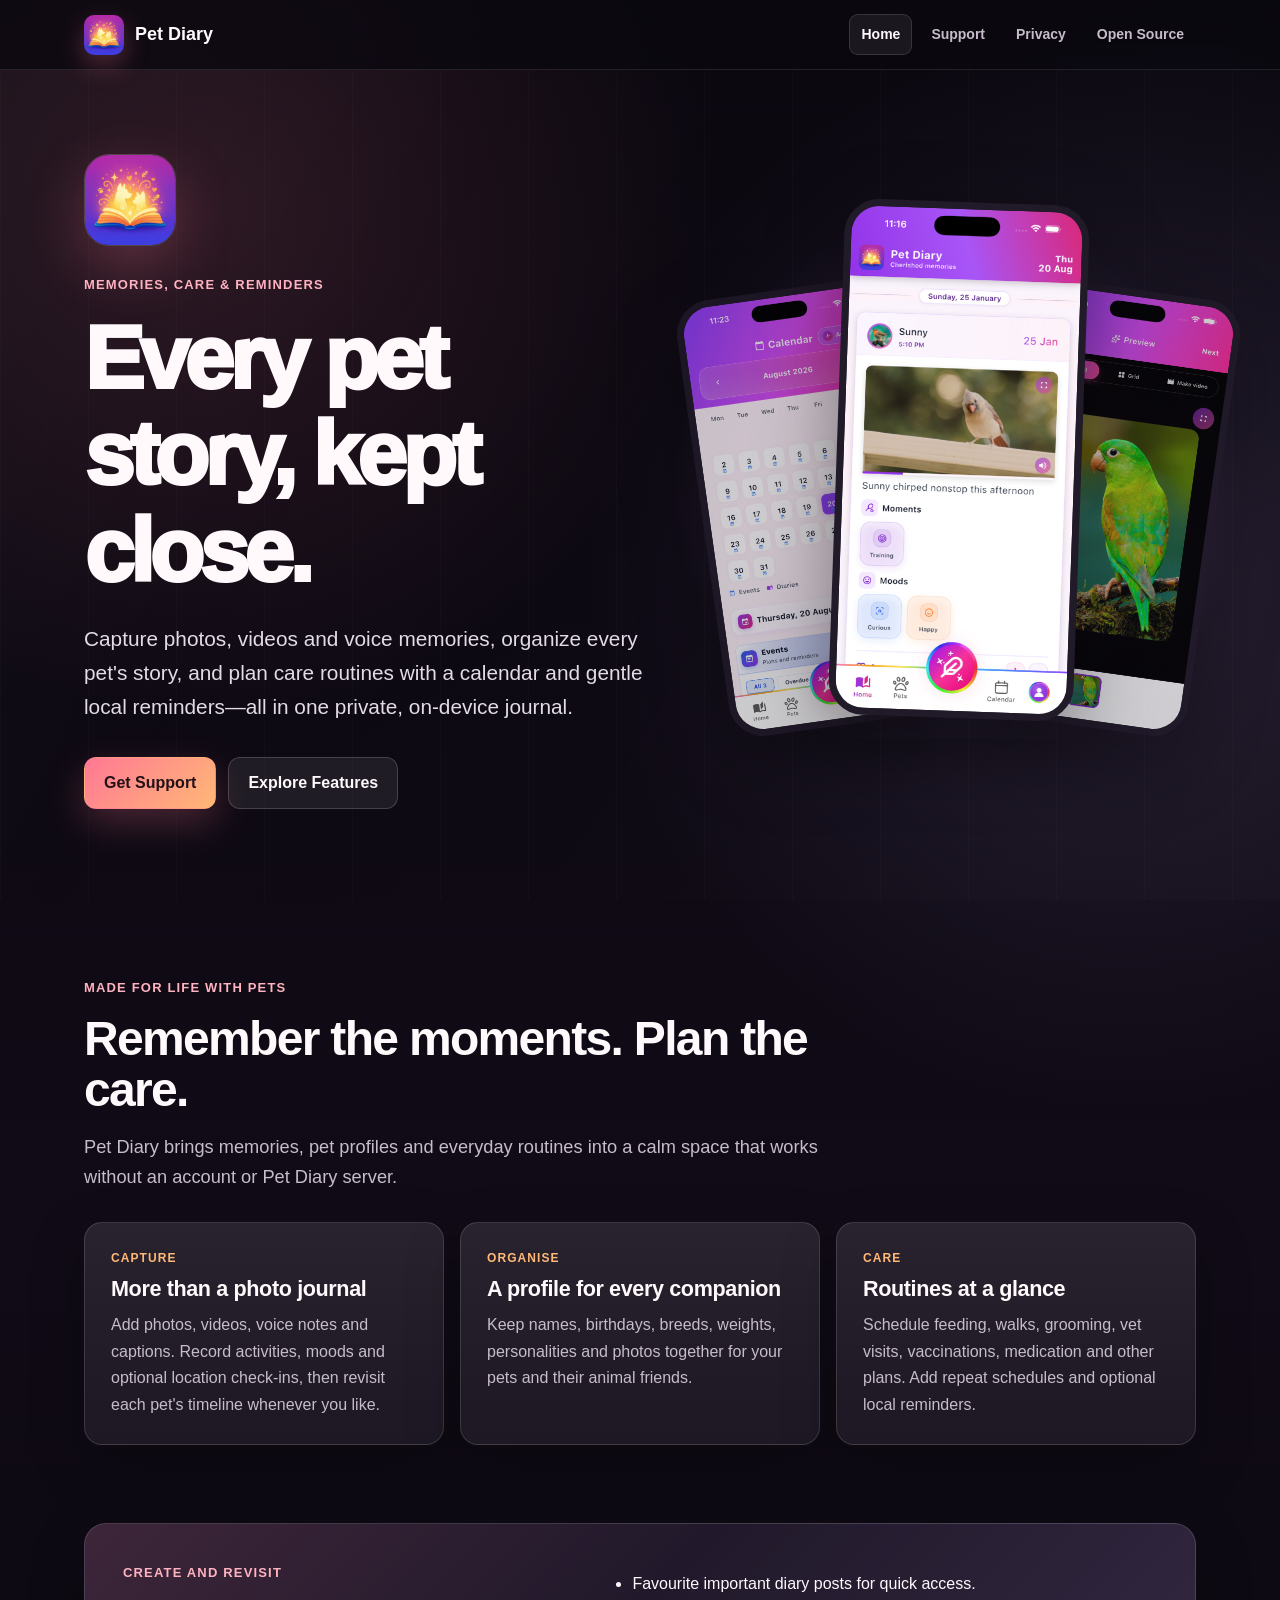
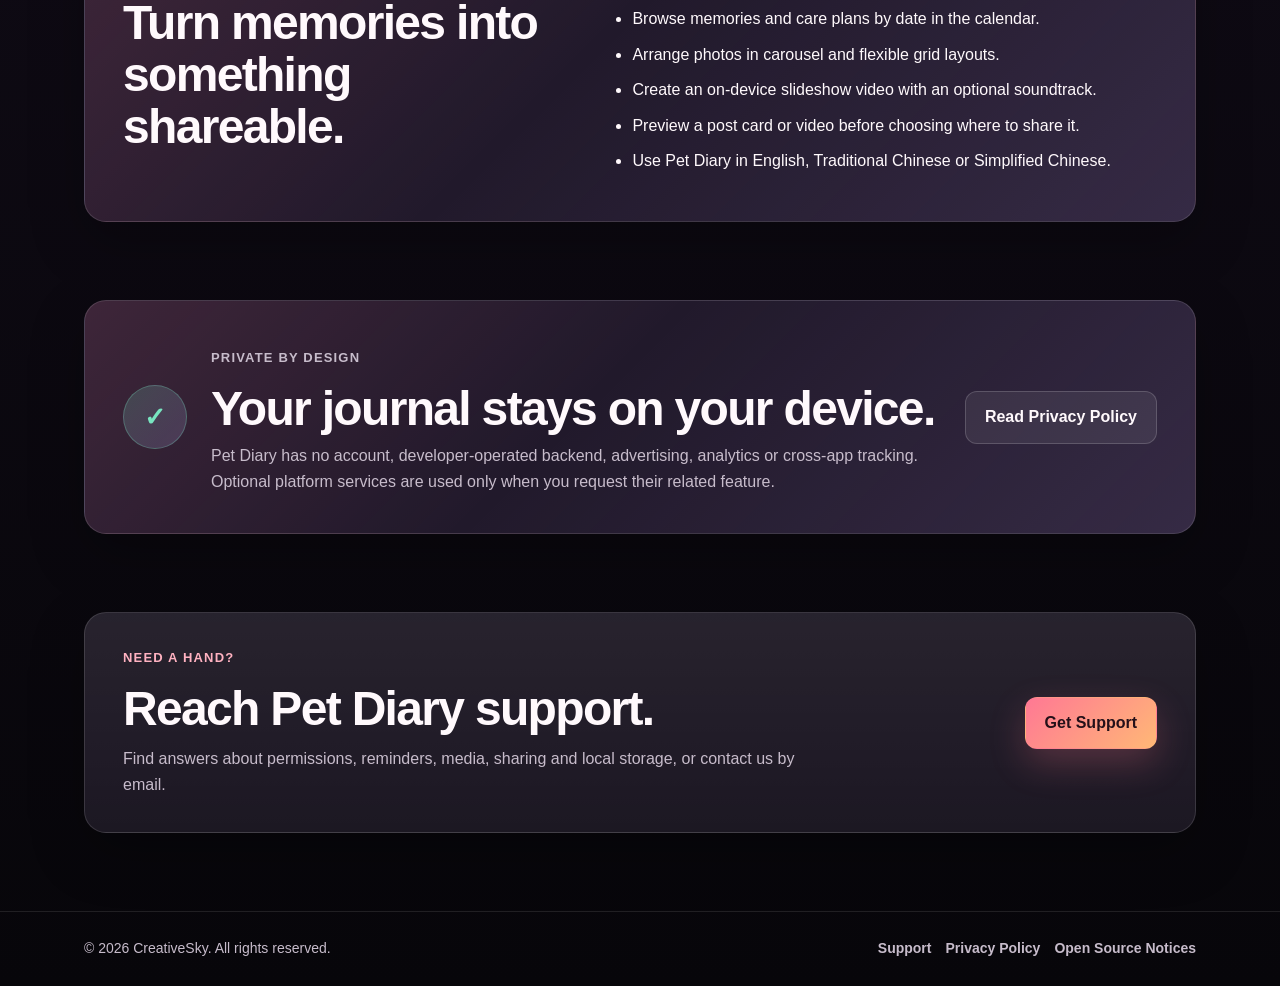
==== index.html @ 89a5dcd0 "Publish Pet Diary support site" ====
<!DOCTYPE html>
<html lang="en">
  <head>
    <meta charset="utf-8">
    <meta name="viewport" content="width=device-width, initial-scale=1">
    <title>Pet Diary — Memories, Care &amp; Reminders</title>
    <meta
      name="description"
      content="Pet Diary keeps your pets' memories, profiles, care plans, reminders, photos, videos, and voice notes together on your device."
    >
    <meta name="theme-color" content="#0b0810">
    <link rel="icon" href="assets/pet-diary-icon.png">
    <link rel="apple-touch-icon" href="assets/pet-diary-icon.png">
    <link rel="preload" href="assets/pet-diary-home.jpg" as="image">
    <link rel="stylesheet" href="styles.css">
  </head>
  <body>
    <a class="skip-link" href="#content">Skip to content</a>

    <header class="site-header">
      <nav class="nav" aria-label="Primary navigation">
        <a class="brand-link" href="index.html" aria-current="page">
          <img class="brand-mark" src="assets/pet-diary-icon.png" alt="" width="40" height="40">
          <span>Pet Diary</span>
        </a>
        <div class="nav-links">
          <a href="index.html" aria-current="page">Home</a>
          <a href="support.html">Support</a>
          <a href="privacy.html">Privacy</a>
          <a href="open-source-notices.html">Open Source</a>
        </div>
      </nav>
    </header>

    <main id="content">
      <section class="hero" aria-labelledby="home-title">
        <div class="hero-copy">
          <img
            class="hero-mark"
            src="assets/pet-diary-icon.png"
            alt="Pet Diary app icon"
            width="92"
            height="92"
          >
          <p class="eyebrow">Memories, care &amp; reminders</p>
          <h1 id="home-title">Every pet story, kept close.</h1>
          <p class="lead">
            Capture photos, videos and voice memories, organize every pet's
            story, and plan care routines with a calendar and gentle local
            reminders—all in one private, on-device journal.
          </p>
          <div class="hero-actions">
            <a class="button primary" href="support.html">Get Support</a>
            <a class="button secondary" href="#features">Explore Features</a>
          </div>
        </div>

        <div class="phone-stage" role="group" aria-label="Pet Diary app previews">
          <figure class="phone-frame left-shot">
            <img
              src="assets/pet-diary-calendar.jpg"
              alt="Pet Diary calendar showing scheduled pet-care events"
              width="736"
              height="1600"
              loading="lazy"
            >
          </figure>
          <figure class="phone-frame primary-shot">
            <img
              src="assets/pet-diary-home.jpg"
              alt="Pet Diary home screen showing recent pet memories"
              width="736"
              height="1600"
            >
          </figure>
          <figure class="phone-frame right-shot">
            <img
              src="assets/pet-diary-media-preview.jpg"
              alt="Pet Diary media preview for creating a pet memory"
              width="736"
              height="1600"
              loading="lazy"
            >
          </figure>
        </div>
      </section>

      <section class="section" id="features" aria-labelledby="features-title">
        <div class="section-heading">
          <p class="eyebrow">Made for life with pets</p>
          <h2 id="features-title">Remember the moments. Plan the care.</h2>
          <p>
            Pet Diary brings memories, pet profiles and everyday routines into
            a calm space that works without an account or Pet Diary server.
          </p>
        </div>

        <div class="grid">
          <article class="panel">
            <span class="panel-kicker">Capture</span>
            <h3>More than a photo journal</h3>
            <p>
              Add photos, videos, voice notes and captions. Record activities,
              moods and optional location check-ins, then revisit each pet's
              timeline whenever you like.
            </p>
          </article>
          <article class="panel">
            <span class="panel-kicker">Organise</span>
            <h3>A profile for every companion</h3>
            <p>
              Keep names, birthdays, breeds, weights, personalities and photos
              together for your pets and their animal friends.
            </p>
          </article>
          <article class="panel">
            <span class="panel-kicker">Care</span>
            <h3>Routines at a glance</h3>
            <p>
              Schedule feeding, walks, grooming, vet visits, vaccinations,
              medication and other plans. Add repeat schedules and optional
              local reminders.
            </p>
          </article>
        </div>
      </section>

      <section class="section" aria-labelledby="details-title">
        <div class="feature-band">
          <div>
            <p class="eyebrow">Create and revisit</p>
            <h2 id="details-title">Turn memories into something shareable.</h2>
          </div>
          <ul class="feature-list">
            <li>Favourite important diary posts for quick access.</li>
            <li>Browse memories and care plans by date in the calendar.</li>
            <li>Arrange photos in carousel and flexible grid layouts.</li>
            <li>Create an on-device slideshow video with an optional soundtrack.</li>
            <li>Preview a post card or video before choosing where to share it.</li>
            <li>Use Pet Diary in English, Traditional Chinese or Simplified Chinese.</li>
          </ul>
        </div>
      </section>

      <section class="section" aria-labelledby="privacy-title">
        <div class="feature-band privacy-callout">
          <div class="privacy-symbol" aria-hidden="true">✓</div>
          <div>
            <p class="eyebrow">Private by design</p>
            <h2 id="privacy-title">Your journal stays on your device.</h2>
            <p>
              Pet Diary has no account, developer-operated backend,
              advertising, analytics or cross-app tracking. Optional platform
              services are used only when you request their related feature.
            </p>
          </div>
          <a class="button secondary" href="privacy.html">Read Privacy Policy</a>
        </div>
      </section>

      <section class="section" aria-labelledby="support-cta-title">
        <div class="support-band">
          <div>
            <p class="eyebrow">Need a hand?</p>
            <h2 id="support-cta-title">Reach Pet Diary support.</h2>
            <p>
              Find answers about permissions, reminders, media, sharing and
              local storage, or contact us by email.
            </p>
          </div>
          <a class="button primary" href="support.html">Get Support</a>
        </div>
      </section>
    </main>

    <footer class="site-footer">
      <div class="footer-inner">
        <span>&copy; 2026 CreativeSky. All rights reserved.</span>
        <div class="footer-links">
          <a href="support.html">Support</a>
          <a href="privacy.html">Privacy Policy</a>
          <a href="open-source-notices.html">Open Source Notices</a>
        </div>
      </div>
    </footer>
  </body>
</html>
---- styles.css ----
:root {
  color-scheme: dark;
  --bg: #0b0810;
  --bg-deep: #07060a;
  --surface: rgba(27, 21, 35, 0.82);
  --surface-strong: rgba(35, 27, 45, 0.96);
  --surface-soft: rgba(255, 255, 255, 0.065);
  --text: #fff9fc;
  --muted: #c7bccb;
  --subtle: #958a9b;
  --line: rgba(255, 255, 255, 0.13);
  --line-strong: rgba(255, 255, 255, 0.22);
  --accent: #ff7894;
  --accent-light: #ffb2c1;
  --accent-violet: #c8a8ff;
  --accent-peach: #ffb876;
  --accent-mint: #78e5c0;
  --shadow: 0 28px 80px rgba(0, 0, 0, 0.42);
  --max-width: 1160px;
}

* {
  box-sizing: border-box;
}

html {
  scroll-behavior: smooth;
}

body {
  background:
    radial-gradient(circle at 16% 8%, rgba(255, 120, 148, 0.13), transparent 32rem),
    radial-gradient(circle at 88% 22%, rgba(200, 168, 255, 0.12), transparent 34rem),
    linear-gradient(180deg, var(--bg) 0%, #100b16 48%, var(--bg-deep) 100%);
  color: var(--text);
  font-family:
    ui-rounded, "SF Pro Rounded", "SF Pro Display", -apple-system,
    BlinkMacSystemFont, "Segoe UI", sans-serif;
  line-height: 1.65;
  margin: 0;
  min-height: 100vh;
}

body::before {
  background:
    linear-gradient(120deg, rgba(255, 255, 255, 0.026), transparent 35%, rgba(255, 255, 255, 0.016)),
    repeating-linear-gradient(
      90deg,
      rgba(255, 255, 255, 0.018) 0,
      rgba(255, 255, 255, 0.018) 1px,
      transparent 1px,
      transparent 88px
    );
  content: "";
  inset: 0;
  pointer-events: none;
  position: fixed;
  z-index: -1;
}

img {
  display: block;
  height: auto;
  max-width: 100%;
}

a {
  color: var(--accent-light);
  text-decoration-thickness: 1px;
  text-underline-offset: 0.18em;
}

a:hover {
  color: #ffffff;
}

a:focus-visible,
summary:focus-visible {
  outline: 3px solid var(--accent-mint);
  outline-offset: 4px;
}

.skip-link {
  background: #ffffff;
  border-radius: 10px;
  color: #17101d;
  font-weight: 850;
  left: 16px;
  padding: 10px 14px;
  position: fixed;
  top: 12px;
  transform: translateY(-150%);
  z-index: 100;
}

.skip-link:focus {
  transform: translateY(0);
}

.site-header {
  backdrop-filter: blur(20px);
  background: rgba(11, 8, 16, 0.78);
  border-bottom: 1px solid rgba(255, 255, 255, 0.1);
  position: sticky;
  top: 0;
  z-index: 20;
}

.nav,
.hero,
.section,
.page-main,
.footer-inner {
  margin-left: auto;
  margin-right: auto;
  max-width: var(--max-width);
}

.nav {
  align-items: center;
  display: flex;
  gap: 24px;
  justify-content: space-between;
  padding: 14px 24px;
}

.brand-link {
  align-items: center;
  color: var(--text);
  display: inline-flex;
  font-size: 18px;
  font-weight: 900;
  gap: 11px;
  text-decoration: none;
}

.brand-link:hover,
.brand-link:focus {
  color: var(--text);
}

.brand-mark {
  border-radius: 10px;
  box-shadow: 0 10px 26px rgba(255, 120, 148, 0.28);
  height: 40px;
  width: 40px;
}

.nav-links {
  align-items: center;
  display: flex;
  flex-wrap: wrap;
  gap: 7px;
  justify-content: flex-end;
}

.nav-links a {
  border: 1px solid transparent;
  border-radius: 9px;
  color: var(--muted);
  font-size: 14px;
  font-weight: 800;
  padding: 8px 11px;
  text-decoration: none;
}

.nav-links a:hover,
.nav-links a:focus,
.nav-links a[aria-current="page"] {
  background: var(--surface-soft);
  border-color: var(--line);
  color: var(--text);
}

main {
  overflow: hidden;
}

.hero {
  align-items: center;
  display: grid;
  gap: 58px;
  grid-template-columns: minmax(0, 1fr) minmax(360px, 0.82fr);
  min-height: 720px;
  padding: 84px 24px 90px;
}

.hero-copy {
  position: relative;
  z-index: 2;
}

.hero-mark {
  border: 1px solid rgba(255, 255, 255, 0.2);
  border-radius: 25px;
  box-shadow: 0 20px 56px rgba(255, 120, 148, 0.25);
  height: 92px;
  margin-bottom: 28px;
  width: 92px;
}

.eyebrow {
  color: var(--accent-light);
  font-size: 13px;
  font-weight: 900;
  letter-spacing: 0.09em;
  margin: 0 0 14px;
  text-transform: uppercase;
}

h1,
h2,
h3 {
  line-height: 1.08;
  margin: 0;
}

h1 {
  font-size: clamp(3.4rem, 7vw, 5.8rem);
  font-weight: 950;
  letter-spacing: -0.055em;
}

h2 {
  font-size: clamp(2rem, 4.2vw, 3rem);
  font-weight: 900;
  letter-spacing: -0.035em;
}

h3 {
  font-size: 1.35rem;
  font-weight: 900;
  letter-spacing: -0.018em;
}

p {
  margin: 0;
}

.lead {
  color: #e3dbe7;
  font-size: 1.3rem;
  margin-top: 22px;
  max-width: 650px;
}

.hero-actions {
  display: flex;
  flex-wrap: wrap;
  gap: 12px;
  margin-top: 32px;
}

.button {
  align-items: center;
  border: 1px solid transparent;
  border-radius: 12px;
  display: inline-flex;
  font-weight: 900;
  justify-content: center;
  min-height: 50px;
  padding: 12px 19px;
  text-decoration: none;
  transition:
    background 160ms ease,
    border-color 160ms ease,
    color 160ms ease,
    transform 160ms ease;
}

.button:hover,
.button:focus {
  text-decoration: none;
  transform: translateY(-1px);
}

.button.primary {
  background: linear-gradient(135deg, var(--accent), var(--accent-peach));
  box-shadow: 0 14px 36px rgba(255, 120, 148, 0.24);
  color: #241019;
}

.button.secondary {
  background: rgba(255, 255, 255, 0.075);
  border-color: rgba(255, 255, 255, 0.17);
  color: var(--text);
}

.phone-stage {
  min-height: 560px;
  position: relative;
}

.phone-stage::before {
  background: radial-gradient(circle, rgba(255, 120, 148, 0.26), rgba(200, 168, 255, 0.08) 48%, transparent 70%);
  content: "";
  inset: 6% -20% 4%;
  position: absolute;
}

.phone-frame {
  background: #111018;
  border: 7px solid #211a29;
  border-radius: 35px;
  box-shadow: var(--shadow);
  margin: 0;
  overflow: hidden;
  position: absolute;
  width: 245px;
}

.phone-frame img {
  aspect-ratio: 1320 / 2868;
  object-fit: cover;
  width: 100%;
}

.phone-frame.primary-shot {
  left: 50%;
  top: 0;
  transform: translateX(-50%) rotate(2deg);
  z-index: 3;
}

.phone-frame.left-shot,
.phone-frame.right-shot {
  opacity: 0.78;
  top: 86px;
  width: 210px;
  z-index: 1;
}

.phone-frame.left-shot {
  left: -4%;
  transform: rotate(-8deg);
}

.phone-frame.right-shot {
  right: -4%;
  transform: rotate(8deg);
}

.section {
  padding: 78px 24px 0;
}

.section:last-child {
  padding-bottom: 78px;
}

.section-heading {
  max-width: 790px;
}

.section-heading > p:not(.eyebrow) {
  color: var(--muted);
  font-size: 1.14rem;
  margin-top: 16px;
}

.grid {
  display: grid;
  gap: 16px;
  grid-template-columns: repeat(3, minmax(0, 1fr));
  margin-top: 30px;
}

.grid.two-column {
  grid-template-columns: repeat(2, minmax(0, 1fr));
}

.panel,
.feature-band,
.support-band,
.legal-content,
.faq-list details {
  background:
    linear-gradient(180deg, rgba(255, 255, 255, 0.07), rgba(255, 255, 255, 0.025)),
    var(--surface);
  border: 1px solid var(--line);
  box-shadow: 0 20px 54px rgba(0, 0, 0, 0.25);
}

.panel {
  border-radius: 18px;
  min-width: 0;
  padding: 26px;
}

.panel-kicker {
  color: var(--accent-peach);
  display: block;
  font-size: 12px;
  font-weight: 900;
  letter-spacing: 0.09em;
  margin-bottom: 8px;
  text-transform: uppercase;
}

.panel p,
.support-list,
.legal-section p,
.legal-list,
.muted {
  color: var(--muted);
}

.panel p {
  margin-top: 12px;
}

.feature-band,
.support-band {
  border-radius: 22px;
}

.feature-band {
  align-items: start;
  background:
    linear-gradient(135deg, rgba(255, 120, 148, 0.13), transparent 45%, rgba(200, 168, 255, 0.12)),
    var(--surface-strong);
  display: grid;
  gap: 42px;
  grid-template-columns: 0.9fr 1.1fr;
  padding: 38px;
}

.feature-list,
.support-list,
.legal-list {
  margin: 0;
  padding-left: 21px;
}

.feature-list li,
.support-list li,
.legal-list li {
  margin: 9px 0;
}

.privacy-callout {
  align-items: center;
  display: grid;
  gap: 24px;
  grid-template-columns: auto 1fr auto;
}

.privacy-symbol {
  align-items: center;
  background: linear-gradient(135deg, rgba(120, 229, 192, 0.19), rgba(200, 168, 255, 0.18));
  border: 1px solid rgba(120, 229, 192, 0.28);
  border-radius: 50%;
  color: var(--accent-mint);
  display: flex;
  font-size: 1.6rem;
  font-weight: 900;
  height: 64px;
  justify-content: center;
  width: 64px;
}

.privacy-callout p {
  color: var(--muted);
  margin-top: 8px;
}

.support-band {
  align-items: center;
  display: flex;
  gap: 28px;
  justify-content: space-between;
  padding: 34px 38px;
}

.support-band p:not(.eyebrow) {
  color: var(--muted);
  margin-top: 11px;
  max-width: 680px;
}

.page-main {
  padding: 70px 24px 82px;
}

.page-hero {
  max-width: 850px;
}

.page-hero h1 {
  font-size: clamp(3rem, 7vw, 4.5rem);
}

.page-hero .lead {
  font-size: 1.2rem;
}

.content {
  max-width: 900px;
}

.legal-content {
  border-radius: 22px;
  margin-top: 40px;
  padding: 8px 32px;
}

.legal-section {
  border-top: 1px solid var(--line);
  padding: 29px 0;
}

.legal-section:first-child {
  border-top: 0;
}

.legal-section h2,
.panel h2 {
  font-size: 1.55rem;
}

.legal-section h3 {
  font-size: 1.08rem;
  margin-top: 22px;
}

.legal-section p,
.legal-section ul,
.legal-section ol {
  margin-top: 11px;
}

.legal-section code {
  background: rgba(255, 255, 255, 0.08);
  border-radius: 5px;
  color: #f6eaff;
  font-size: 0.9em;
  overflow-wrap: anywhere;
  padding: 0.14em 0.35em;
}

.date-line {
  color: var(--accent-light);
  font-weight: 800;
}

.contact-card {
  align-items: flex-start;
  display: flex;
  flex-direction: column;
}

.contact-email {
  color: #ffffff;
  font-size: clamp(1.25rem, 3vw, 1.55rem);
  font-weight: 900;
  margin-top: 10px;
  overflow-wrap: anywhere;
}

.contact-email:hover {
  color: var(--accent-light);
}

.faq-list {
  display: grid;
  gap: 12px;
  margin-top: 30px;
}

.faq-list details {
  border-radius: 16px;
  overflow: hidden;
}

.faq-list summary {
  cursor: pointer;
  font-weight: 900;
  list-style-position: inside;
  padding: 19px 22px;
}

.faq-list details[open] summary {
  border-bottom: 1px solid var(--line);
}

.faq-answer {
  color: var(--muted);
  padding: 18px 22px 21px;
}

.faq-answer p + p,
.faq-answer p + ul,
.faq-answer ul + p {
  margin-top: 10px;
}

.site-footer {
  border-top: 1px solid rgba(255, 255, 255, 0.1);
  color: var(--muted);
  font-size: 14px;
}

.footer-inner {
  align-items: center;
  display: flex;
  flex-wrap: wrap;
  gap: 14px;
  justify-content: space-between;
  padding: 25px 24px;
}

.footer-links {
  display: flex;
  flex-wrap: wrap;
  gap: 14px;
}

.footer-links a {
  color: var(--muted);
  font-weight: 800;
  text-decoration: none;
}

.footer-links a:hover,
.footer-links a:focus {
  color: var(--text);
}

@media (max-width: 980px) {
  .hero {
    gap: 36px;
    grid-template-columns: minmax(0, 1fr) minmax(300px, 0.72fr);
  }

  .phone-frame {
    width: 215px;
  }

  .phone-frame.left-shot,
  .phone-frame.right-shot {
    width: 175px;
  }

  .grid {
    grid-template-columns: 1fr;
  }

  .grid.two-column,
  .feature-band {
    grid-template-columns: 1fr;
  }
}

@media (max-width: 760px) {
  .nav {
    align-items: flex-start;
    flex-direction: column;
    gap: 12px;
  }

  .nav-links {
    justify-content: flex-start;
  }

  .hero {
    grid-template-columns: 1fr;
    padding-top: 58px;
  }

  .phone-stage {
    margin: 0 auto;
    max-width: 430px;
    width: 100%;
  }

  .privacy-callout {
    align-items: start;
    grid-template-columns: auto 1fr;
  }

  .privacy-callout .button {
    grid-column: 1 / -1;
  }

  .support-band {
    align-items: flex-start;
    flex-direction: column;
  }
}

@media (max-width: 540px) {
  .nav,
  .hero,
  .section,
  .page-main,
  .footer-inner {
    padding-left: 18px;
    padding-right: 18px;
  }

  .brand-link {
    font-size: 16px;
  }

  .nav-links {
    gap: 5px;
  }

  .nav-links a {
    font-size: 13px;
    padding: 7px 8px;
  }

  .hero {
    min-height: auto;
    padding-bottom: 68px;
  }

  .hero-mark {
    border-radius: 20px;
    height: 76px;
    width: 76px;
  }

  .lead,
  .page-hero .lead {
    font-size: 1.08rem;
  }

  .hero-actions {
    flex-direction: column;
  }

  .button {
    width: 100%;
  }

  .phone-stage {
    min-height: 490px;
  }

  .phone-frame {
    border-width: 5px;
    width: 195px;
  }

  .phone-frame.left-shot,
  .phone-frame.right-shot {
    top: 78px;
    width: 155px;
  }

  .phone-frame.left-shot {
    left: -2%;
  }

  .phone-frame.right-shot {
    right: -2%;
  }

  .section {
    padding-top: 58px;
  }

  .feature-band,
  .support-band,
  .legal-content {
    padding: 22px;
  }

  .privacy-callout {
    grid-template-columns: 1fr;
  }

  .privacy-symbol {
    height: 54px;
    width: 54px;
  }

  .page-main {
    padding-top: 52px;
  }

  .legal-content {
    margin-top: 28px;
  }
}

@media (prefers-reduced-motion: reduce) {
  html {
    scroll-behavior: auto;
  }

  .button {
    transition: none;
  }
}
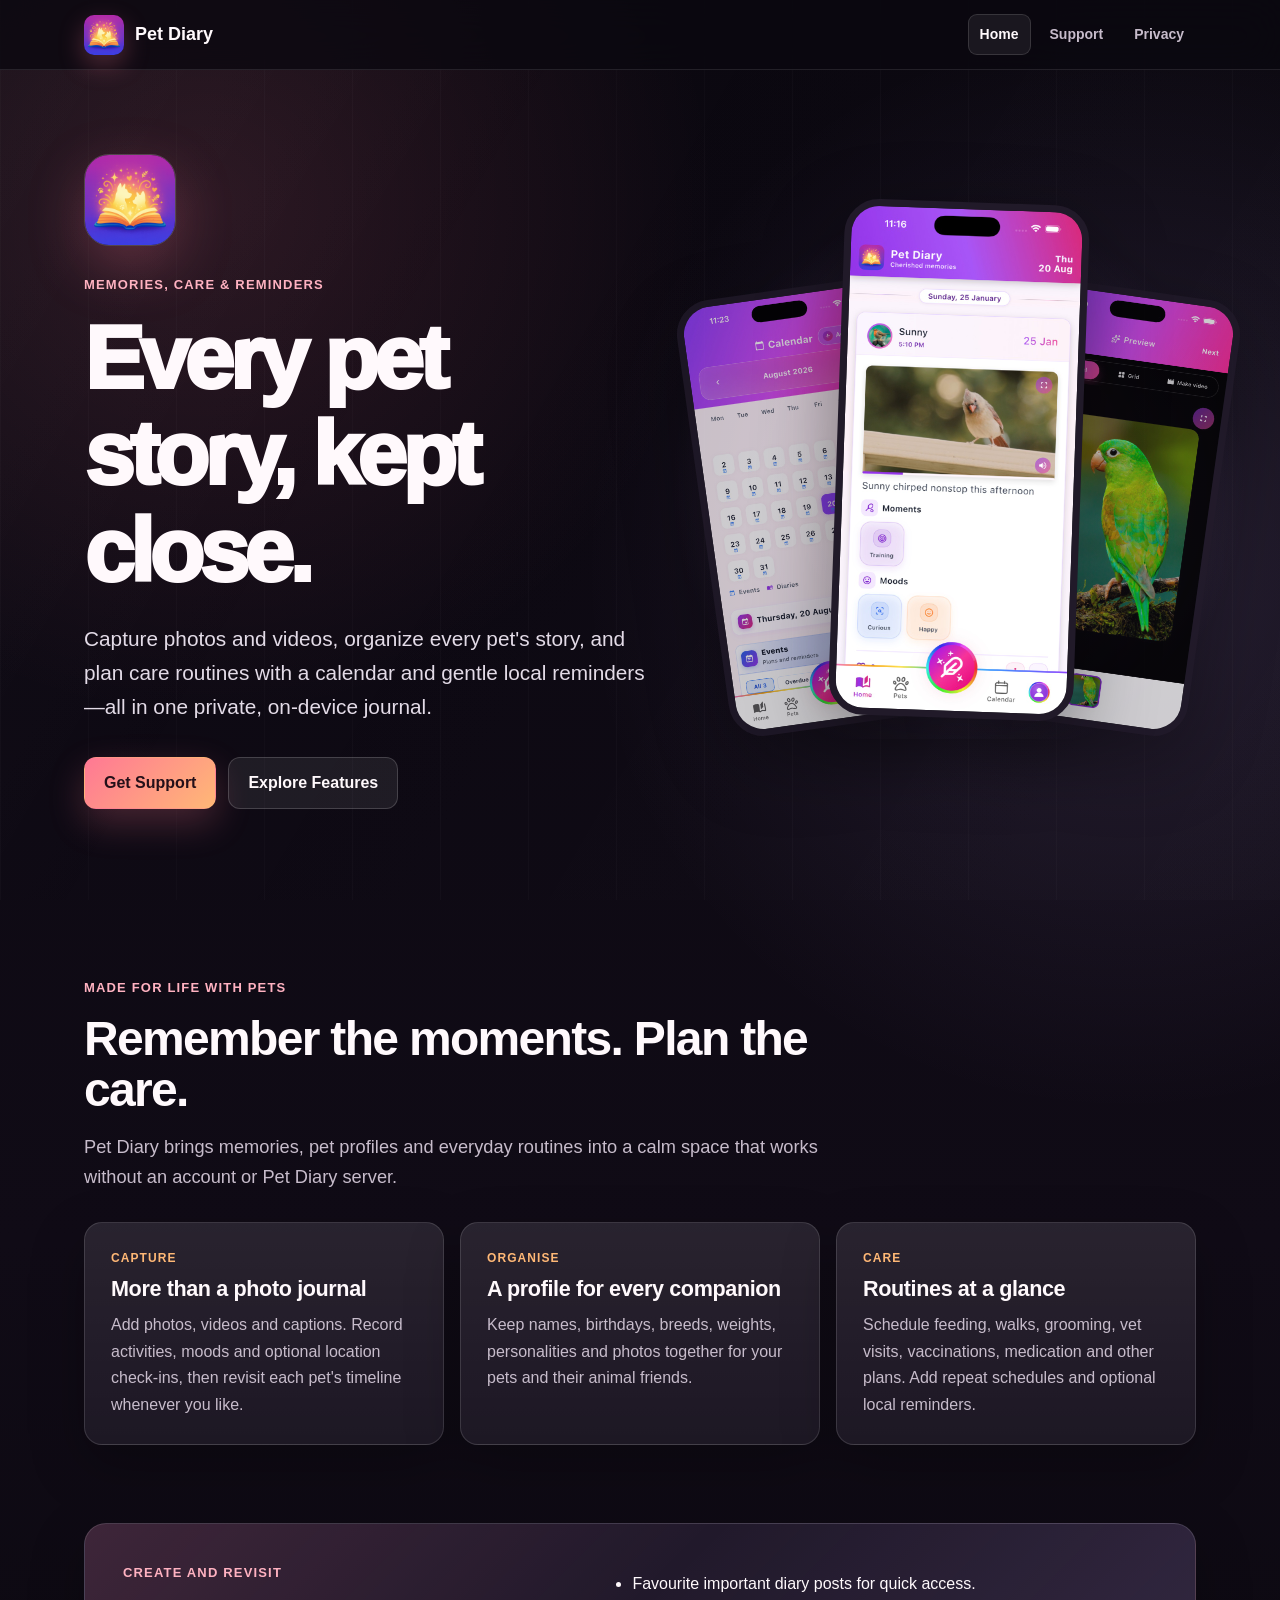
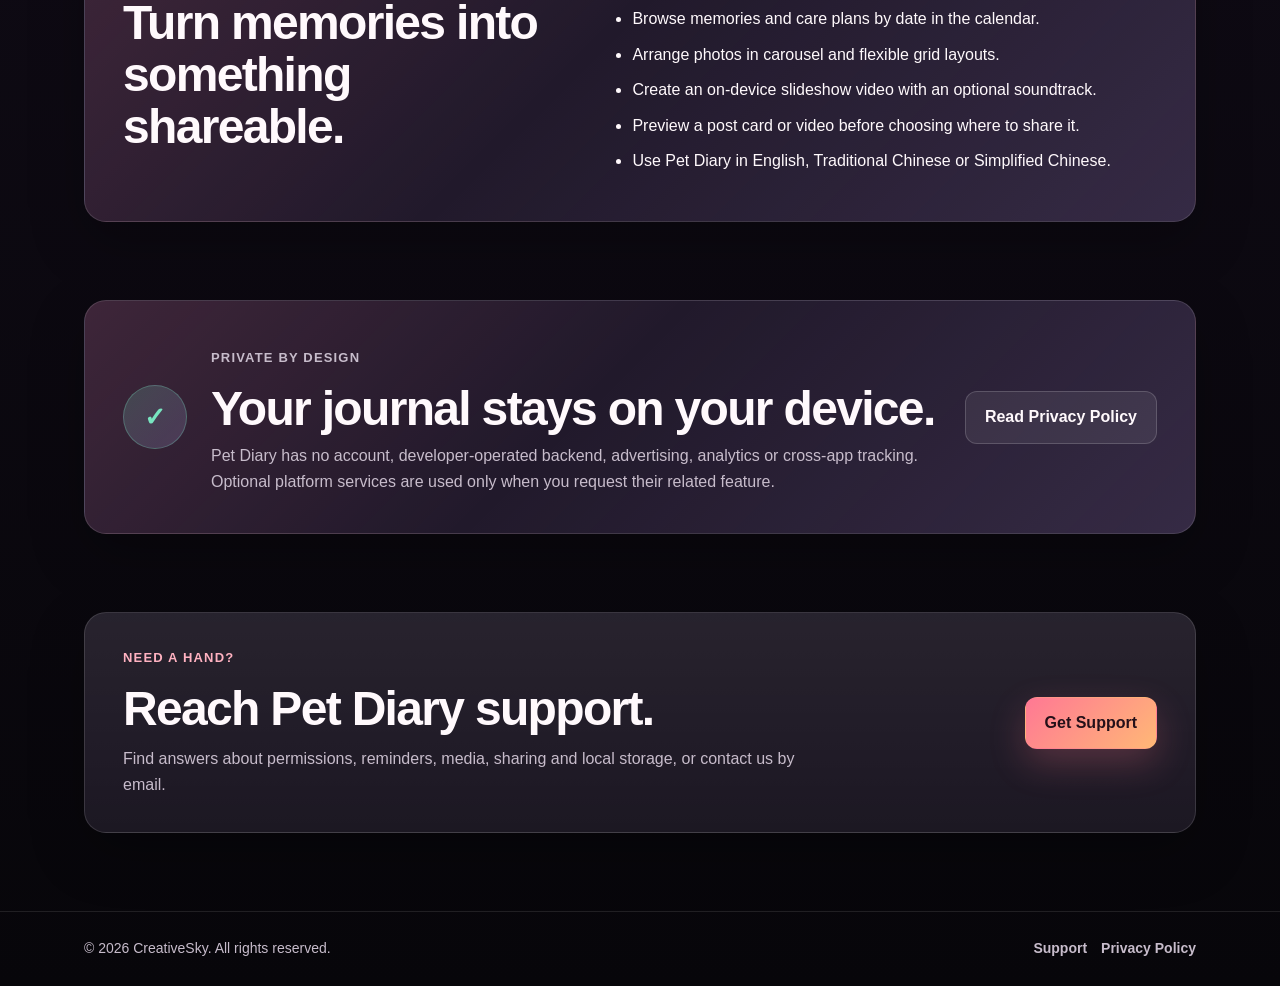
==== commit 0a10ddac: "Remove voice-note copy and public notices page" ====
--- a/index.html
+++ b/index.html
@@ -6,7 +6,7 @@
     <title>Pet Diary — Memories, Care &amp; Reminders</title>
     <meta
       name="description"
-      content="Pet Diary keeps your pets' memories, profiles, care plans, reminders, photos, videos, and voice notes together on your device."
+      content="Pet Diary keeps your pets' memories, profiles, care plans, reminders, photos, videos, and slideshow music together on your device."
     >
     <meta name="theme-color" content="#0b0810">
     <link rel="icon" href="assets/pet-diary-icon.png">
@@ -27,7 +27,6 @@
           <a href="index.html" aria-current="page">Home</a>
           <a href="support.html">Support</a>
           <a href="privacy.html">Privacy</a>
-          <a href="open-source-notices.html">Open Source</a>
         </div>
       </nav>
     </header>
@@ -45,8 +44,8 @@
           <p class="eyebrow">Memories, care &amp; reminders</p>
           <h1 id="home-title">Every pet story, kept close.</h1>
           <p class="lead">
-            Capture photos, videos and voice memories, organize every pet's
-            story, and plan care routines with a calendar and gentle local
+            Capture photos and videos, organize every pet's story, and plan
+            care routines with a calendar and gentle local
             reminders—all in one private, on-device journal.
           </p>
           <div class="hero-actions">
@@ -100,7 +99,7 @@
             <span class="panel-kicker">Capture</span>
             <h3>More than a photo journal</h3>
             <p>
-              Add photos, videos, voice notes and captions. Record activities,
+              Add photos, videos and captions. Record activities,
               moods and optional location check-ins, then revisit each pet's
               timeline whenever you like.
             </p>
@@ -179,7 +178,6 @@
         <div class="footer-links">
           <a href="support.html">Support</a>
           <a href="privacy.html">Privacy Policy</a>
-          <a href="open-source-notices.html">Open Source Notices</a>
         </div>
       </div>
     </footer>
